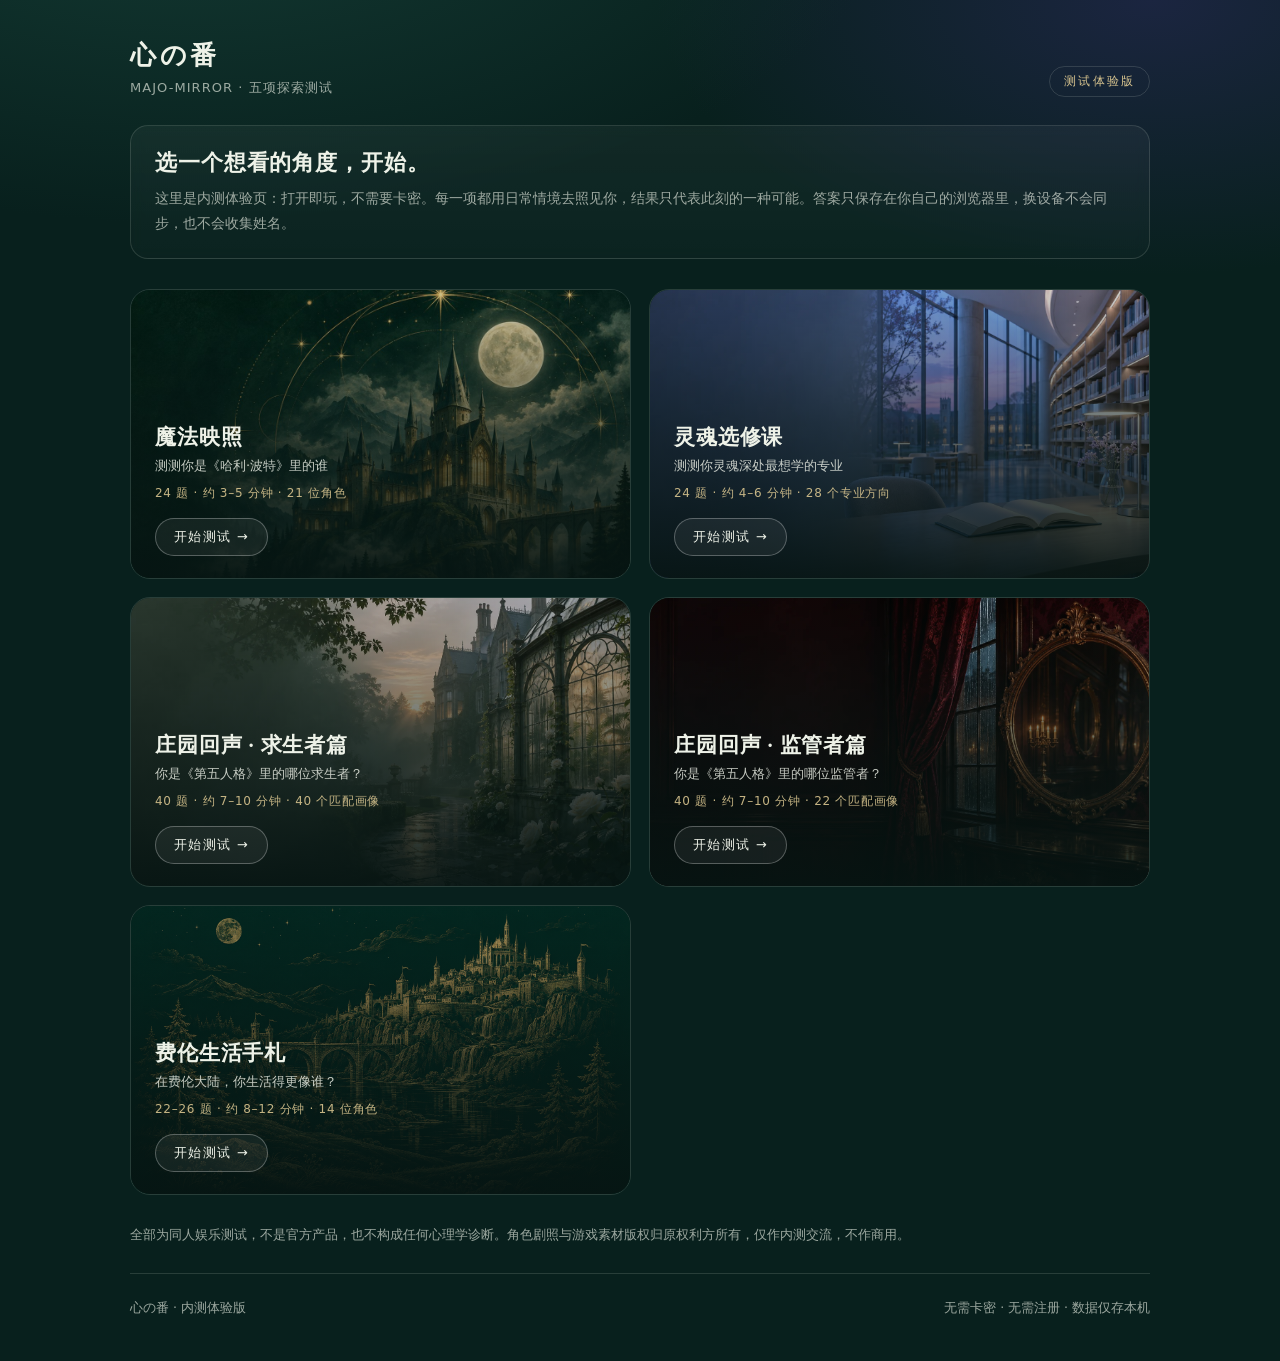
==== index.html @ 312b60dc "Publish five quizzes as static playtest site" ====
<!doctype html>
<html lang="zh-CN">
<head>
<meta charset="utf-8">
<meta name="viewport" content="width=device-width,initial-scale=1">
<meta name="theme-color" content="#08201d">
<title>心の番 · 测试导航台</title>
<meta name="description" content="心の番内测体验页：五项人格与角色相似度测试，无需卡密，直接进入。">
<link rel="icon" href="favicon.svg" type="image/svg+xml">
<style>
  :root{
    --ink:#08201d;--ink-2:#0d2c28;--line:rgba(232,238,228,.14);
    --text:#eef2e8;--muted:rgba(238,242,232,.64);--accent:#d8c48f;--accent-2:#7fc8b2;
    --serif:"Songti SC","Noto Serif SC","Source Han Serif SC",Georgia,"Times New Roman",serif;
    --sans:"PingFang SC","Hiragino Sans GB","Microsoft YaHei",system-ui,-apple-system,"Segoe UI",sans-serif;
  }
  *{box-sizing:border-box}
  body{margin:0;background:radial-gradient(1200px 600px at 15% -10%,#143b34 0%,transparent 60%),radial-gradient(900px 500px at 90% 0%,#1b2540 0%,transparent 55%),var(--ink);color:var(--text);font-family:var(--sans);-webkit-font-smoothing:antialiased}
  .wrap{max-width:1060px;margin:0 auto;padding:0 20px}
  header{padding:38px 0 18px;display:flex;align-items:flex-end;justify-content:space-between;gap:16px;flex-wrap:wrap}
  .brand{display:flex;flex-direction:column;gap:6px}
  .brand h1{margin:0;font-family:var(--serif);font-weight:600;font-size:26px;letter-spacing:.14em}
  .brand p{margin:0;color:var(--muted);font-size:13px;letter-spacing:.08em}
  .tag{font-size:12px;letter-spacing:.18em;color:var(--accent);border:1px solid var(--line);border-radius:999px;padding:6px 14px}
  .intro{margin:10px 0 30px;padding:22px 24px;border:1px solid var(--line);border-radius:18px;background:linear-gradient(180deg,rgba(255,255,255,.045),rgba(255,255,255,.015));backdrop-filter:blur(6px)}
  .intro h2{margin:0 0 8px;font-family:var(--serif);font-size:22px;font-weight:600;letter-spacing:.04em}
  .intro p{margin:0;color:var(--muted);font-size:14px;line-height:1.8}
  .list{display:grid;grid-template-columns:1fr;gap:18px;padding-bottom:20px}
  @media(min-width:800px){.list{grid-template-columns:1fr 1fr}}
  .card{position:relative;display:block;min-height:290px;border-radius:20px;overflow:hidden;text-decoration:none;color:var(--text);border:1px solid var(--line);isolation:isolate;transition:transform .35s ease,box-shadow .35s ease}
  .card:hover{transform:translateY(-3px);box-shadow:0 18px 46px rgba(0,0,0,.42)}
  .card img{position:absolute;inset:0;width:100%;height:100%;object-fit:cover;z-index:-2;transition:transform .6s ease}
  .card:hover img{transform:scale(1.05)}
  .card::after{content:"";position:absolute;inset:0;z-index:-1;background:linear-gradient(180deg,rgba(6,20,18,.18) 0%,rgba(6,20,18,.58) 46%,rgba(6,20,18,.94) 100%)}
  .card-body{position:absolute;left:0;right:0;bottom:0;padding:22px 24px}
  .card h3{margin:0 0 6px;font-family:var(--serif);font-size:21px;font-weight:600;letter-spacing:.04em}
  .card .sub{margin:0 0 10px;font-size:13px;color:rgba(238,242,232,.82)}
  .card .meta{margin:0 0 16px;font-size:12px;letter-spacing:.06em;color:rgba(216,196,143,.9)}
  .go{display:inline-flex;align-items:center;gap:8px;font-size:13px;letter-spacing:.1em;color:var(--text);border:1px solid rgba(255,255,255,.28);border-radius:999px;padding:9px 18px;background:rgba(255,255,255,.06)}
  .card:hover .go{background:rgba(216,196,143,.18);border-color:rgba(216,196,143,.6)}
  .note{margin:8px 0 0;color:var(--muted);font-size:12.5px;line-height:1.9}
  footer{margin-top:26px;padding:26px 0 44px;border-top:1px solid var(--line);color:var(--muted);font-size:12.5px;display:flex;justify-content:space-between;gap:12px;flex-wrap:wrap}
  .skip{position:absolute;left:-9999px}
  .skip:focus{left:12px;top:12px;z-index:5;background:#0d2c28;border:1px solid var(--line);padding:8px 12px;border-radius:8px;color:var(--text)}
</style>
</head>
<body>
<a class="skip" href="#main">跳到主要内容</a>
<div class="wrap">
  <header>
    <div class="brand">
      <h1>心の番</h1>
      <p>MAJO-MIRROR · 五项探索测试</p>
    </div>
    <span class="tag">测试体验版</span>
  </header>

  <main id="main">
    <section class="intro">
      <h2>选一个想看的角度，开始。</h2>
      <p>这里是内测体验页：打开即玩，不需要卡密。每一项都用日常情境去照见你，结果只代表此刻的一种可能。答案只保存在你自己的浏览器里，换设备不会同步，也不会收集姓名。</p>
    </section>

    <section class="list" aria-label="测试列表">
      <a class="card" href="magic/index.html">
        <img src="castle.jpg" alt="月光照亮湖畔的魔法城堡" loading="lazy">
        <div class="card-body">
          <h3>魔法映照</h3>
          <p class="sub">测测你是《哈利·波特》里的谁</p>
          <p class="meta">24 题 · 约 3–5 分钟 · 21 位角色</p>
          <span class="go">开始测试 →</span>
        </div>
      </a>

      <a class="card" href="soul-major/index.html">
        <img src="cover-study.webp" alt="蓝调时刻的宁静图书馆" loading="lazy">
        <div class="card-body">
          <h3>灵魂选修课</h3>
          <p class="sub">测测你灵魂深处最想学的专业</p>
          <p class="meta">24 题 · 约 4–6 分钟 · 28 个专业方向</p>
          <span class="go">开始测试 →</span>
        </div>
      </a>

      <a class="card" href="idv-survivor/index.html">
        <img src="cover-survivor.webp" alt="晨雾中的庄园花园与玻璃温室" loading="lazy">
        <div class="card-body">
          <h3>庄园回声 · 求生者篇</h3>
          <p class="sub">你是《第五人格》里的哪位求生者？</p>
          <p class="meta">40 题 · 约 7–10 分钟 · 40 个匹配画像</p>
          <span class="go">开始测试 →</span>
        </div>
      </a>

      <a class="card" href="idv-hunter/index.html">
        <img src="cover-hunter.webp" alt="酒红幕帘后的庄园镜厅与烛光" loading="lazy">
        <div class="card-body">
          <h3>庄园回声 · 监管者篇</h3>
          <p class="sub">你是《第五人格》里的哪位监管者？</p>
          <p class="meta">40 题 · 约 7–10 分钟 · 22 个匹配画像</p>
          <span class="go">开始测试 →</span>
        </div>
      </a>

      <a class="card" href="faerun/index.html">
        <img src="faerun-cover.png" alt="费伦奇幻世界的手札插画" loading="lazy">
        <div class="card-body">
          <h3>费伦生活手札</h3>
          <p class="sub">在费伦大陆，你生活得更像谁？</p>
          <p class="meta">22–26 题 · 约 8–12 分钟 · 14 位角色</p>
          <span class="go">开始测试 →</span>
        </div>
      </a>
    </section>

    <p class="note">全部为同人娱乐测试，不是官方产品，也不构成任何心理学诊断。角色剧照与游戏素材版权归原权利方所有，仅作内测交流，不作商用。</p>
  </main>

  <footer>
    <span>心の番 · 内测体验版</span>
    <span>无需卡密 · 无需注册 · 数据仅存本机</span>
  </footer>
</div>
</body>
</html>
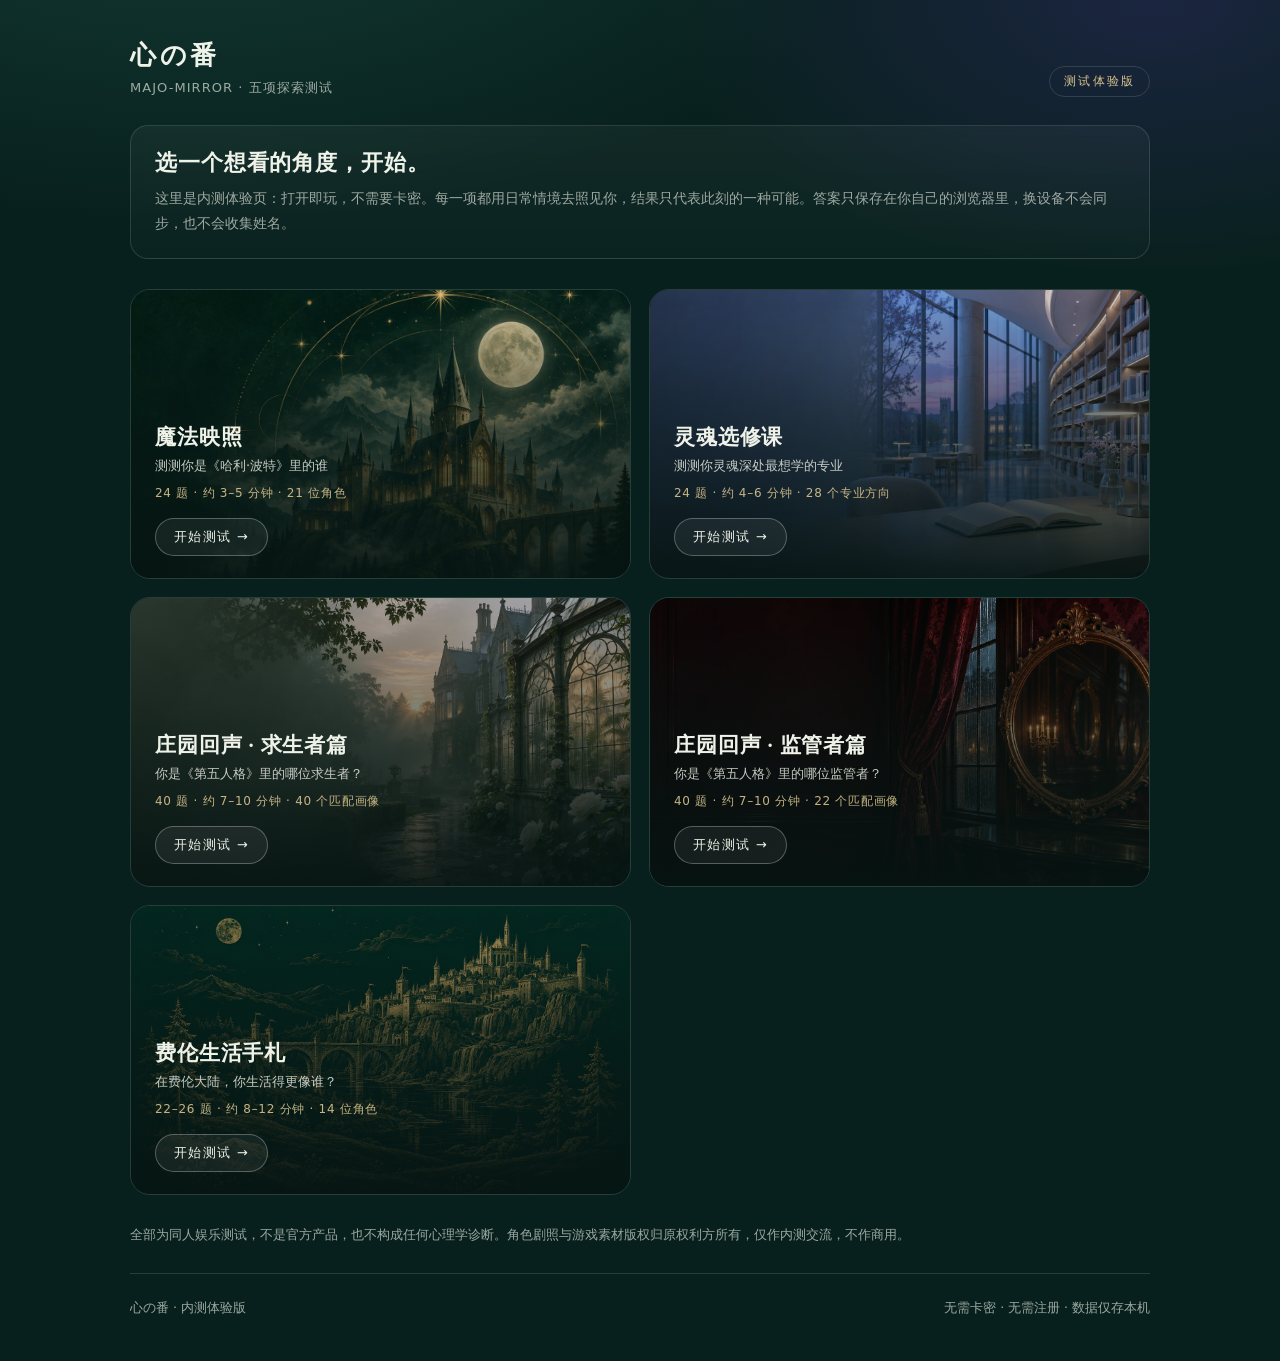
==== commit f842ce4d: "Lighten hub cover" ====
--- a/index.html
+++ b/index.html
@@ -103,7 +103,7 @@
       </a>
 
       <a class="card" href="faerun/index.html">
-        <img src="faerun-cover.png" alt="费伦奇幻世界的手札插画" loading="lazy">
+        <img src="faerun-cover.jpg" alt="费伦奇幻世界的手札插画" loading="lazy">
         <div class="card-body">
           <h3>费伦生活手札</h3>
           <p class="sub">在费伦大陆，你生活得更像谁？</p>
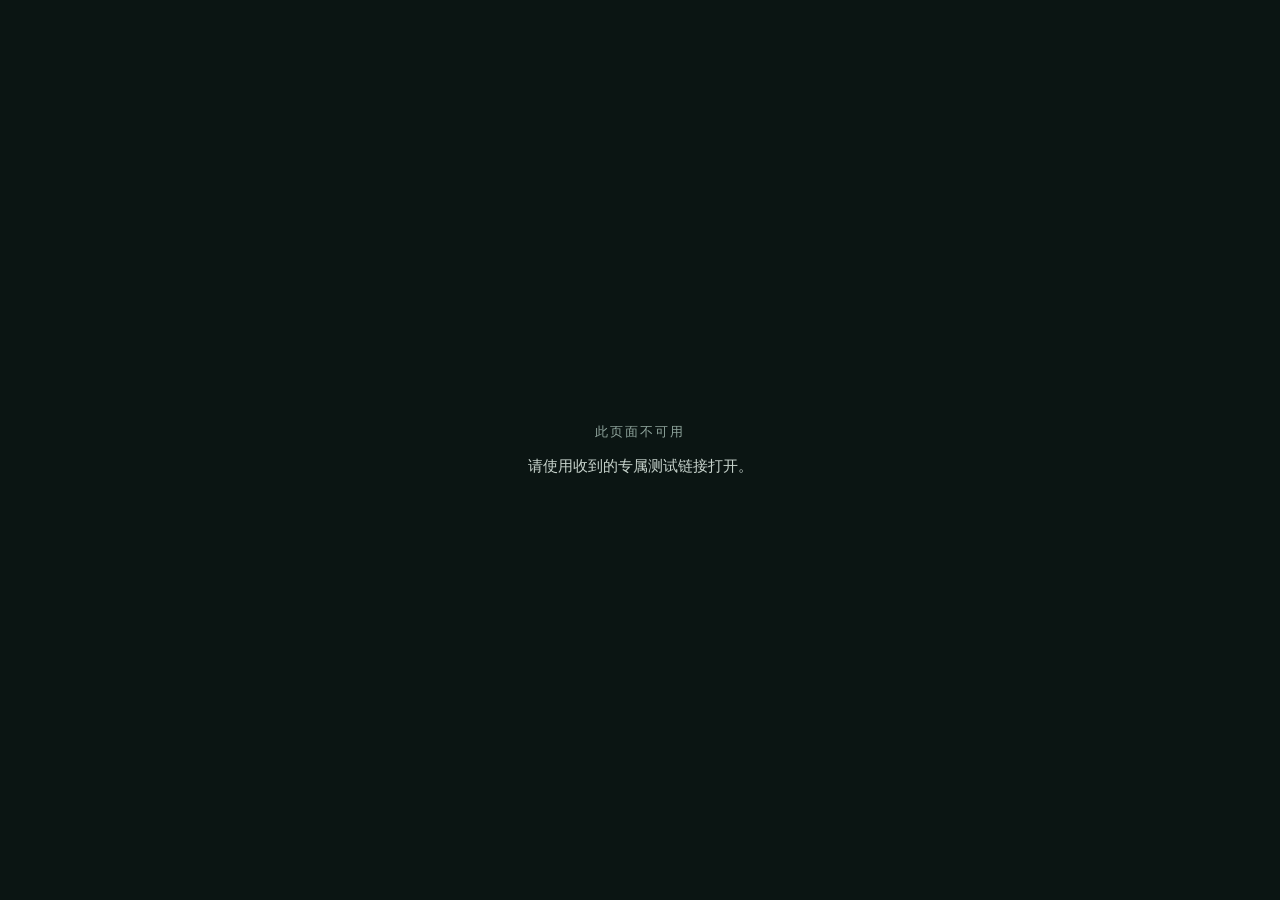
==== commit 484fb1a1: "Publish quizzes as independent unguessable links; retire public hub" ====
--- a/index.html
+++ b/index.html
@@ -3,123 +3,13 @@
 <head>
 <meta charset="utf-8">
 <meta name="viewport" content="width=device-width,initial-scale=1">
-<meta name="theme-color" content="#08201d">
-<title>心の番 · 测试导航台</title>
-<meta name="description" content="心の番内测体验页：五项人格与角色相似度测试，无需卡密，直接进入。">
-<link rel="icon" href="favicon.svg" type="image/svg+xml">
-<style>
-  :root{
-    --ink:#08201d;--ink-2:#0d2c28;--line:rgba(232,238,228,.14);
-    --text:#eef2e8;--muted:rgba(238,242,232,.64);--accent:#d8c48f;--accent-2:#7fc8b2;
-    --serif:"Songti SC","Noto Serif SC","Source Han Serif SC",Georgia,"Times New Roman",serif;
-    --sans:"PingFang SC","Hiragino Sans GB","Microsoft YaHei",system-ui,-apple-system,"Segoe UI",sans-serif;
-  }
-  *{box-sizing:border-box}
-  body{margin:0;background:radial-gradient(1200px 600px at 15% -10%,#143b34 0%,transparent 60%),radial-gradient(900px 500px at 90% 0%,#1b2540 0%,transparent 55%),var(--ink);color:var(--text);font-family:var(--sans);-webkit-font-smoothing:antialiased}
-  .wrap{max-width:1060px;margin:0 auto;padding:0 20px}
-  header{padding:38px 0 18px;display:flex;align-items:flex-end;justify-content:space-between;gap:16px;flex-wrap:wrap}
-  .brand{display:flex;flex-direction:column;gap:6px}
-  .brand h1{margin:0;font-family:var(--serif);font-weight:600;font-size:26px;letter-spacing:.14em}
-  .brand p{margin:0;color:var(--muted);font-size:13px;letter-spacing:.08em}
-  .tag{font-size:12px;letter-spacing:.18em;color:var(--accent);border:1px solid var(--line);border-radius:999px;padding:6px 14px}
-  .intro{margin:10px 0 30px;padding:22px 24px;border:1px solid var(--line);border-radius:18px;background:linear-gradient(180deg,rgba(255,255,255,.045),rgba(255,255,255,.015));backdrop-filter:blur(6px)}
-  .intro h2{margin:0 0 8px;font-family:var(--serif);font-size:22px;font-weight:600;letter-spacing:.04em}
-  .intro p{margin:0;color:var(--muted);font-size:14px;line-height:1.8}
-  .list{display:grid;grid-template-columns:1fr;gap:18px;padding-bottom:20px}
-  @media(min-width:800px){.list{grid-template-columns:1fr 1fr}}
-  .card{position:relative;display:block;min-height:290px;border-radius:20px;overflow:hidden;text-decoration:none;color:var(--text);border:1px solid var(--line);isolation:isolate;transition:transform .35s ease,box-shadow .35s ease}
-  .card:hover{transform:translateY(-3px);box-shadow:0 18px 46px rgba(0,0,0,.42)}
-  .card img{position:absolute;inset:0;width:100%;height:100%;object-fit:cover;z-index:-2;transition:transform .6s ease}
-  .card:hover img{transform:scale(1.05)}
-  .card::after{content:"";position:absolute;inset:0;z-index:-1;background:linear-gradient(180deg,rgba(6,20,18,.18) 0%,rgba(6,20,18,.58) 46%,rgba(6,20,18,.94) 100%)}
-  .card-body{position:absolute;left:0;right:0;bottom:0;padding:22px 24px}
-  .card h3{margin:0 0 6px;font-family:var(--serif);font-size:21px;font-weight:600;letter-spacing:.04em}
-  .card .sub{margin:0 0 10px;font-size:13px;color:rgba(238,242,232,.82)}
-  .card .meta{margin:0 0 16px;font-size:12px;letter-spacing:.06em;color:rgba(216,196,143,.9)}
-  .go{display:inline-flex;align-items:center;gap:8px;font-size:13px;letter-spacing:.1em;color:var(--text);border:1px solid rgba(255,255,255,.28);border-radius:999px;padding:9px 18px;background:rgba(255,255,255,.06)}
-  .card:hover .go{background:rgba(216,196,143,.18);border-color:rgba(216,196,143,.6)}
-  .note{margin:8px 0 0;color:var(--muted);font-size:12.5px;line-height:1.9}
-  footer{margin-top:26px;padding:26px 0 44px;border-top:1px solid var(--line);color:var(--muted);font-size:12.5px;display:flex;justify-content:space-between;gap:12px;flex-wrap:wrap}
-  .skip{position:absolute;left:-9999px}
-  .skip:focus{left:12px;top:12px;z-index:5;background:#0d2c28;border:1px solid var(--line);padding:8px 12px;border-radius:8px;color:var(--text)}
-</style>
+<meta name="robots" content="noindex,nofollow">
+<title>页面不可用</title>
 </head>
-<body>
-<a class="skip" href="#main">跳到主要内容</a>
-<div class="wrap">
-  <header>
-    <div class="brand">
-      <h1>心の番</h1>
-      <p>MAJO-MIRROR · 五项探索测试</p>
-    </div>
-    <span class="tag">测试体验版</span>
-  </header>
-
-  <main id="main">
-    <section class="intro">
-      <h2>选一个想看的角度，开始。</h2>
-      <p>这里是内测体验页：打开即玩，不需要卡密。每一项都用日常情境去照见你，结果只代表此刻的一种可能。答案只保存在你自己的浏览器里，换设备不会同步，也不会收集姓名。</p>
-    </section>
-
-    <section class="list" aria-label="测试列表">
-      <a class="card" href="magic/index.html">
-        <img src="castle.jpg" alt="月光照亮湖畔的魔法城堡" loading="lazy">
-        <div class="card-body">
-          <h3>魔法映照</h3>
-          <p class="sub">测测你是《哈利·波特》里的谁</p>
-          <p class="meta">24 题 · 约 3–5 分钟 · 21 位角色</p>
-          <span class="go">开始测试 →</span>
-        </div>
-      </a>
-
-      <a class="card" href="soul-major/index.html">
-        <img src="cover-study.webp" alt="蓝调时刻的宁静图书馆" loading="lazy">
-        <div class="card-body">
-          <h3>灵魂选修课</h3>
-          <p class="sub">测测你灵魂深处最想学的专业</p>
-          <p class="meta">24 题 · 约 4–6 分钟 · 28 个专业方向</p>
-          <span class="go">开始测试 →</span>
-        </div>
-      </a>
-
-      <a class="card" href="idv-survivor/index.html">
-        <img src="cover-survivor.webp" alt="晨雾中的庄园花园与玻璃温室" loading="lazy">
-        <div class="card-body">
-          <h3>庄园回声 · 求生者篇</h3>
-          <p class="sub">你是《第五人格》里的哪位求生者？</p>
-          <p class="meta">40 题 · 约 7–10 分钟 · 40 个匹配画像</p>
-          <span class="go">开始测试 →</span>
-        </div>
-      </a>
-
-      <a class="card" href="idv-hunter/index.html">
-        <img src="cover-hunter.webp" alt="酒红幕帘后的庄园镜厅与烛光" loading="lazy">
-        <div class="card-body">
-          <h3>庄园回声 · 监管者篇</h3>
-          <p class="sub">你是《第五人格》里的哪位监管者？</p>
-          <p class="meta">40 题 · 约 7–10 分钟 · 22 个匹配画像</p>
-          <span class="go">开始测试 →</span>
-        </div>
-      </a>
-
-      <a class="card" href="faerun/index.html">
-        <img src="faerun-cover.jpg" alt="费伦奇幻世界的手札插画" loading="lazy">
-        <div class="card-body">
-          <h3>费伦生活手札</h3>
-          <p class="sub">在费伦大陆，你生活得更像谁？</p>
-          <p class="meta">22–26 题 · 约 8–12 分钟 · 14 位角色</p>
-          <span class="go">开始测试 →</span>
-        </div>
-      </a>
-    </section>
-
-    <p class="note">全部为同人娱乐测试，不是官方产品，也不构成任何心理学诊断。角色剧照与游戏素材版权归原权利方所有，仅作内测交流，不作商用。</p>
-  </main>
-
-  <footer>
-    <span>心の番 · 内测体验版</span>
-    <span>无需卡密 · 无需注册 · 数据仅存本机</span>
-  </footer>
+<body style="margin:0;min-height:100vh;display:grid;place-items:center;background:#0b1513;color:#e8efe9;font:15px/1.8 system-ui,-apple-system,'PingFang SC','Microsoft YaHei',sans-serif">
+<div style="max-width:420px;padding:0 24px;text-align:center">
+<p style="margin:0 0 10px;font-size:13px;letter-spacing:.16em;color:#8fa49c">此页面不可用</p>
+<p style="margin:0;color:#c8d4cd">请使用收到的专属测试链接打开。</p>
 </div>
 </body>
-</html>
+</html>
